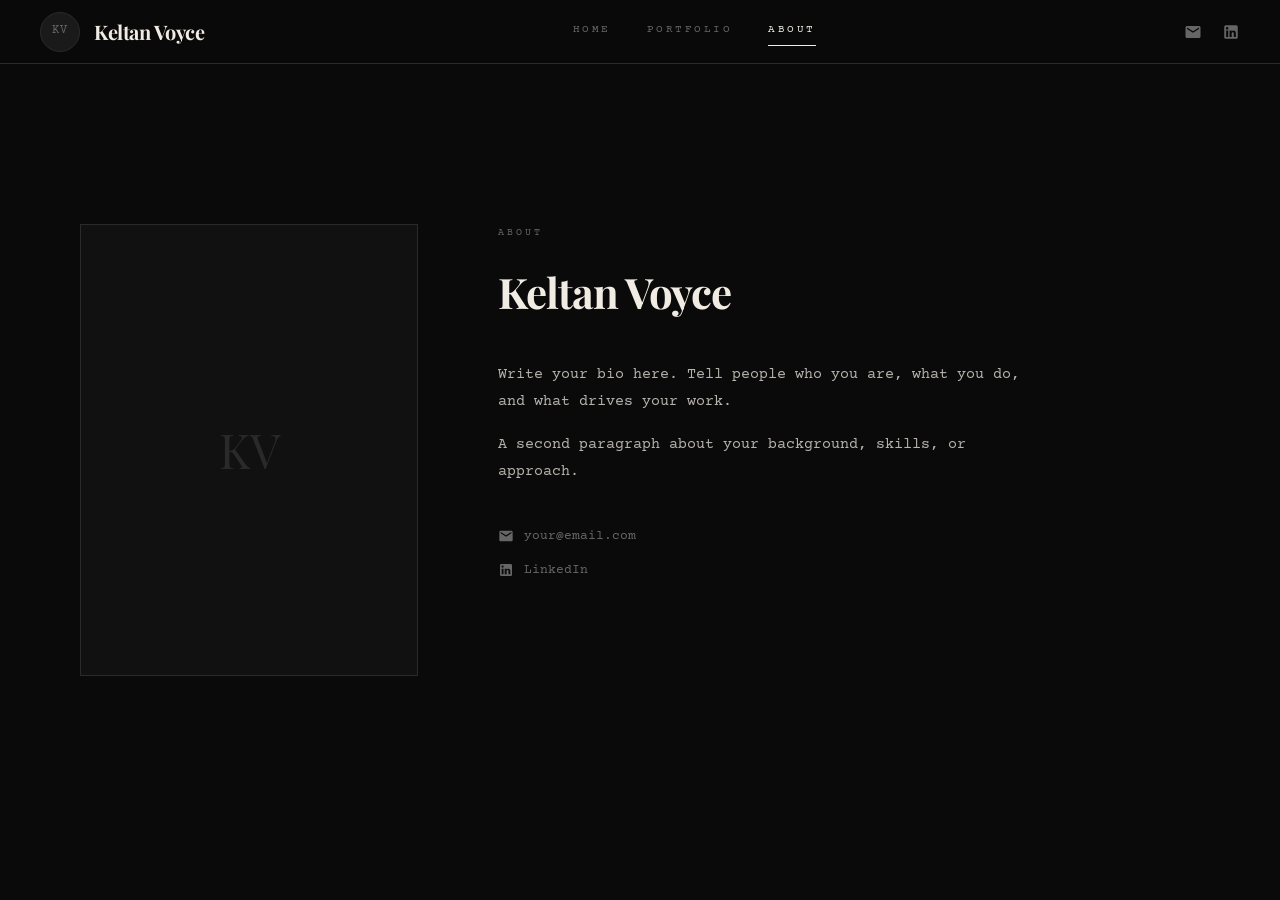
==== about.html @ 8bb9704a "Initial portfolio deployment" ====
<!DOCTYPE html>
<html lang="en">
<head>
  <meta charset="UTF-8">
  <meta name="viewport" content="width=device-width, initial-scale=1.0">
  <title>Keltan Voyce — About</title>
  <link rel="stylesheet" href="css/style.css">
</head>
<body>

  <nav>
    <a class="nav-left" href="index.html">
      <div class="nav-avatar">
        <!-- <img src="images/profile.jpg" alt="Keltan Voyce"> -->
        <span class="initials">KV</span>
      </div>
      <span class="nav-name">Keltan Voyce</span>
    </a>

    <div class="nav-links">
      <a href="index.html">Home</a>
      <a href="portfolio.html">Portfolio</a>
      <a href="about.html" class="active">About</a>
    </div>

    <div class="nav-icons">
      <a href="mailto:your@email.com" title="Email" aria-label="Send email">
        <svg viewBox="0 0 24 24"><path d="M20 4H4C2.9 4 2 4.9 2 6v12c0 1.1.9 2 2 2h16c1.1 0 2-.9 2-2V6c0-1.1-.9-2-2-2zm0 4l-8 5-8-5V6l8 5 8-5v2z"/></svg>
      </a>
      <a href="https://linkedin.com/in/yourprofile" title="LinkedIn" aria-label="LinkedIn" target="_blank" rel="noopener">
        <svg viewBox="0 0 24 24"><path d="M19 3A2 2 0 0 1 21 5V19A2 2 0 0 1 19 21H5A2 2 0 0 1 3 19V5A2 2 0 0 1 5 3H19M18.5 18.5V13.2A3.26 3.26 0 0 0 15.24 9.94C14.39 9.94 13.4 10.46 12.92 11.24V10.13H10.13V18.5H12.92V13.57C12.92 12.8 13.54 12.17 14.31 12.17A1.4 1.4 0 0 1 15.71 13.57V18.5H18.5M6.88 8.56A1.68 1.68 0 0 0 8.56 6.88C8.56 5.95 7.81 5.19 6.88 5.19A1.69 1.69 0 0 0 5.19 6.88C5.19 7.81 5.95 8.56 6.88 8.56M8.27 18.5V10.13H5.5V18.5H8.27Z"/></svg>
      </a>
    </div>
  </nav>

  <main class="about-main">
    <div class="about-grid">

      <div class="about-photo-col">
        <!-- Replace with your photo -->
        <div class="about-photo-placeholder">
          <!-- <img src="images/profile-large.jpg" alt="Keltan Voyce"> -->
          <span>KV</span>
        </div>
      </div>

      <div class="about-text-col">
        <p class="about-eyebrow">About</p>
        <h2 class="about-heading">Keltan Voyce</h2>

        <div class="about-body">
          <!--  Replace this with your bio  -->
          <p>Write your bio here. Tell people who you are, what you do, and what drives your work.</p>
          <p>A second paragraph about your background, skills, or approach.</p>
        </div>

        <div class="about-contact">
          <a href="mailto:your@email.com" class="contact-link">
            <svg viewBox="0 0 24 24"><path d="M20 4H4C2.9 4 2 4.9 2 6v12c0 1.1.9 2 2 2h16c1.1 0 2-.9 2-2V6c0-1.1-.9-2-2-2zm0 4l-8 5-8-5V6l8 5 8-5v2z"/></svg>
            your@email.com
          </a>
          <a href="https://linkedin.com/in/yourprofile" class="contact-link" target="_blank" rel="noopener">
            <svg viewBox="0 0 24 24"><path d="M19 3A2 2 0 0 1 21 5V19A2 2 0 0 1 19 21H5A2 2 0 0 1 3 19V5A2 2 0 0 1 5 3H19M18.5 18.5V13.2A3.26 3.26 0 0 0 15.24 9.94C14.39 9.94 13.4 10.46 12.92 11.24V10.13H10.13V18.5H12.92V13.57C12.92 12.8 13.54 12.17 14.31 12.17A1.4 1.4 0 0 1 15.71 13.57V18.5H18.5M6.88 8.56A1.68 1.68 0 0 0 8.56 6.88C8.56 5.95 7.81 5.19 6.88 5.19A1.69 1.69 0 0 0 5.19 6.88C5.19 7.81 5.95 8.56 6.88 8.56M8.27 18.5V10.13H5.5V18.5H8.27Z"/></svg>
            LinkedIn
          </a>
        </div>
      </div>

    </div>
  </main>

  <script src="js/main.js"></script>
</body>
</html>
---- css/style.css ----
/* ─────────────────────────────────────────
   Keltan Voyce Portfolio — style.css
   ───────────────────────────────────────── */

@import url('https://fonts.googleapis.com/css2?family=Playfair+Display:wght@400;700&family=Courier+Prime:wght@400;700&display=swap');

/* ── RESET ── */
*, *::before, *::after {
  box-sizing: border-box;
  margin: 0;
  padding: 0;
}

/* ── TOKENS ── */
:root {
  --bg:          #0a0a0a;
  --fg:          #f0ece3;
  --muted:       #666;
  --border:      #2a2a2a;
  --border-hover:#444;
  --nav-h:       64px;
  --margin-w:    120px;
  --font-serif:  'Playfair Display', Georgia, serif;
  --font-mono:   'Courier Prime', 'Courier New', monospace;
}

/* ── BASE ── */
html { scroll-behavior: smooth; }

body {
  background: var(--bg);
  color: var(--fg);
  font-family: var(--font-mono);
  font-size: 15px;
  line-height: 1.7;
  min-height: 100vh;
}

a { color: inherit; }
img { display: block; width: 100%; height: 100%; object-fit: cover; }

/* ─────────────────────────────────────────
   NAVIGATION
   ───────────────────────────────────────── */
nav {
  position: fixed;
  top: 0; left: 0; right: 0;
  height: var(--nav-h);
  background: rgba(10, 10, 10, 0.96);
  border-bottom: 1px solid var(--border);
  display: flex;
  align-items: center;
  justify-content: space-between;
  padding: 0 40px;
  z-index: 100;
  backdrop-filter: blur(10px);
  -webkit-backdrop-filter: blur(10px);
}

/* Left: avatar + name */
.nav-left {
  display: flex;
  align-items: center;
  gap: 14px;
  text-decoration: none;
  color: var(--fg);
}

.nav-avatar {
  width: 40px;
  height: 40px;
  border-radius: 50%;
  border: 1px solid var(--border);
  background: #1a1a1a;
  display: flex;
  align-items: center;
  justify-content: center;
  overflow: hidden;
  flex-shrink: 0;
}

.nav-avatar img {
  /* shown when src is set */
}

.nav-avatar .initials {
  font-size: 12px;
  letter-spacing: 1px;
  color: var(--muted);
}

.nav-name {
  font-family: var(--font-serif);
  font-size: 20px;
  font-weight: 700;
  letter-spacing: -0.5px;
}

/* Centre: page links */
.nav-links {
  display: flex;
  align-items: center;
  gap: 36px;
}

.nav-links a {
  font-size: 11px;
  text-transform: uppercase;
  letter-spacing: 2.5px;
  color: var(--muted);
  text-decoration: none;
  transition: color 0.2s;
  position: relative;
  padding-bottom: 2px;
}

.nav-links a:hover { color: var(--fg); }

.nav-links a.active {
  color: var(--fg);
}

/* Underline for active link */
.nav-links a.active::after {
  content: '';
  position: absolute;
  bottom: -4px;
  left: 0; right: 0;
  height: 1px;
  background: var(--fg);
}

/* Right: icon links */
.nav-icons {
  display: flex;
  align-items: center;
  gap: 20px;
}

.nav-icons a {
  color: var(--muted);
  text-decoration: none;
  display: flex;
  align-items: center;
  transition: color 0.2s;
}

.nav-icons a:hover { color: var(--fg); }
.nav-icons svg { width: 18px; height: 18px; fill: currentColor; }

/* ─────────────────────────────────────────
   SHARED
   ───────────────────────────────────────── */
main {
  padding-top: var(--nav-h);
}

/* ─────────────────────────────────────────
   HOME PAGE
   ───────────────────────────────────────── */
.home-main {
  min-height: 100vh;
  display: flex;
  align-items: center;
  padding: 0 80px;
}

.home-hero {
  max-width: 700px;
}

.home-eyebrow {
  font-size: 11px;
  text-transform: uppercase;
  letter-spacing: 3px;
  color: var(--muted);
  margin-bottom: 24px;
}

.home-title {
  font-family: var(--font-serif);
  font-size: clamp(64px, 10vw, 120px);
  font-weight: 700;
  line-height: 0.95;
  letter-spacing: -3px;
  margin-bottom: 32px;
}

.home-sub {
  font-size: 16px;
  color: var(--muted);
  max-width: 420px;
  margin-bottom: 40px;
  line-height: 1.6;
}

.home-cta {
  display: inline-block;
  font-size: 12px;
  letter-spacing: 2px;
  text-transform: uppercase;
  text-decoration: none;
  color: var(--fg);
  border: 1px solid var(--border);
  padding: 14px 28px;
  transition: border-color 0.2s, background 0.2s;
}

.home-cta:hover {
  border-color: var(--fg);
  background: rgba(240, 236, 227, 0.05);
}

/* ─────────────────────────────────────────
   PORTFOLIO PAGE
   ───────────────────────────────────────── */

/* Spinning "My Work" title */
.title-section {
  display: flex;
  align-items: center;
  justify-content: center;
  padding: 80px 40px 64px;
}

.spin-title {
  font-family: var(--font-serif);
  font-size: clamp(52px, 9vw, 96px);
  font-weight: 700;
  letter-spacing: -2px;
  display: inline-block;
  animation: spin3d 7s ease-in-out infinite;
  transform-origin: center center;
}

@keyframes spin3d {
  0%   { transform: perspective(700px) rotateY(0deg);   opacity: 1;   }
  22%  { transform: perspective(700px) rotateY(90deg);  opacity: 0.2; }
  50%  { transform: perspective(700px) rotateY(180deg); opacity: 1;   }
  72%  { transform: perspective(700px) rotateY(270deg); opacity: 0.2; }
  100% { transform: perspective(700px) rotateY(360deg); opacity: 1;   }
}

/* Gallery layout with side margins */
.gallery-wrapper {
  display: flex;
  min-height: 70vh;
}

/* Side art margins */
.side-margin {
  width: var(--margin-w);
  flex-shrink: 0;
  display: flex;
  flex-direction: column;
  align-items: center;
  justify-content: center;
  padding: 40px 12px;
  gap: 0;
}

.side-margin.left  { border-right: 1px solid var(--border); }
.side-margin.right { border-left:  1px solid var(--border); }

.side-art-deco {
  width: 1px;
  flex: 1;
  max-height: 160px;
  background: linear-gradient(to bottom, transparent, var(--border), transparent);
}

.side-art-placeholder {
  writing-mode: vertical-rl;
  font-size: 9px;
  letter-spacing: 4px;
  text-transform: uppercase;
  color: var(--border);
  padding: 16px 0;
}

/* Drop your art image in the margin: */
.side-art-img {
  width: 90px;
  height: auto;
  object-fit: contain;
}

/* 2-column gallery grid */
.gallery-grid {
  flex: 1;
  display: grid;
  grid-template-columns: 1fr 1fr;
  gap: 2px;
  padding: 2px;
  align-content: start;
}

/* Each project card */
.gallery-item {
  position: relative;
  aspect-ratio: 4 / 3;
  display: block;
  text-decoration: none;
  overflow: hidden;
  border: 1px solid var(--border);
  background: #0f0f0f;
  transition: border-color 0.3s;
}

.gallery-item:hover {
  border-color: var(--border-hover);
}

.gallery-item-inner {
  width: 100%;
  height: 100%;
  transition: transform 0.5s cubic-bezier(0.25, 0.46, 0.45, 0.94);
}

.gallery-item:hover .gallery-item-inner {
  transform: scale(1.04);
}

/* Hover overlay */
.gallery-overlay {
  position: absolute;
  inset: 0;
  background: rgba(10, 10, 10, 0.75);
  display: flex;
  flex-direction: column;
  align-items: center;
  justify-content: center;
  gap: 6px;
  opacity: 0;
  transition: opacity 0.3s ease;
  border: 2px solid rgba(240, 236, 227, 0.3);
}

.gallery-item:hover .gallery-overlay {
  opacity: 1;
}

.overlay-title {
  font-family: var(--font-serif);
  font-size: 22px;
  font-weight: 700;
  color: var(--fg);
}

.overlay-sub {
  font-size: 10px;
  letter-spacing: 3px;
  text-transform: uppercase;
  color: rgba(240, 236, 227, 0.55);
}

.overlay-arrow {
  position: absolute;
  bottom: 18px;
  right: 20px;
  font-size: 18px;
  color: var(--fg);
}

/* Image placeholders (swap for real <img> tags) */
.img-placeholder {
  width: 100%; height: 100%;
}

.img-1 { background: repeating-linear-gradient(45deg,  #161616, #161616 2px, #1c1c1c 2px, #1c1c1c 10px); }
.img-2 { background: radial-gradient(ellipse at 30% 40%, #1e1e1e 0%, #0d0d0d 70%); }
.img-3 { background: repeating-linear-gradient(0deg,   #161616, #161616 3px, #111 3px, #111 12px); }
.img-4 { background: radial-gradient(circle at 70% 60%, #1a1a1a 0%, #0c0c0c 60%); }
.img-5 { background: repeating-linear-gradient(-45deg, #181818, #181818 2px, #0f0f0f 2px, #0f0f0f 8px); }
.img-6 { background: radial-gradient(ellipse at 50% 20%, #1b1b1b 0%, #090909 80%); }

/* ─────────────────────────────────────────
   ABOUT PAGE
   ───────────────────────────────────────── */
.about-main {
  min-height: 100vh;
  display: flex;
  align-items: center;
  padding: 80px 80px;
}

.about-grid {
  display: grid;
  grid-template-columns: 1fr 1.6fr;
  gap: 80px;
  max-width: 960px;
  width: 100%;
}

.about-photo-placeholder {
  aspect-ratio: 3 / 4;
  background: #111;
  border: 1px solid var(--border);
  display: flex;
  align-items: center;
  justify-content: center;
  font-family: var(--font-serif);
  font-size: 48px;
  color: var(--border);
}

.about-eyebrow {
  font-size: 10px;
  text-transform: uppercase;
  letter-spacing: 3px;
  color: var(--muted);
  margin-bottom: 16px;
}

.about-heading {
  font-family: var(--font-serif);
  font-size: 42px;
  font-weight: 700;
  letter-spacing: -1px;
  margin-bottom: 32px;
}

.about-body p {
  color: rgba(240, 236, 227, 0.75);
  margin-bottom: 16px;
  line-height: 1.8;
}

.about-contact {
  margin-top: 40px;
  display: flex;
  flex-direction: column;
  gap: 12px;
}

.contact-link {
  display: inline-flex;
  align-items: center;
  gap: 10px;
  text-decoration: none;
  color: var(--muted);
  font-size: 13px;
  transition: color 0.2s;
}

.contact-link:hover { color: var(--fg); }
.contact-link svg { width: 16px; height: 16px; fill: currentColor; flex-shrink: 0; }

/* ─────────────────────────────────────────
   PROJECT PAGE
   ───────────────────────────────────────── */
.project-main {
  max-width: 860px;
  margin: 0 auto;
  padding: 60px 40px 120px;
}

.project-back {
  margin-bottom: 48px;
}

.project-back a {
  font-size: 11px;
  text-transform: uppercase;
  letter-spacing: 2px;
  color: var(--muted);
  text-decoration: none;
  transition: color 0.2s;
}

.project-back a:hover { color: var(--fg); }

.project-header {
  margin-bottom: 48px;
}

.project-category {
  font-size: 10px;
  text-transform: uppercase;
  letter-spacing: 3px;
  color: var(--muted);
  margin-bottom: 12px;
}

.project-title {
  font-family: var(--font-serif);
  font-size: clamp(36px, 6vw, 64px);
  font-weight: 700;
  letter-spacing: -2px;
  line-height: 1;
  margin-bottom: 20px;
}

.project-tagline {
  font-size: 16px;
  color: var(--muted);
  max-width: 500px;
  line-height: 1.6;
}

.project-hero {
  width: 100%;
  aspect-ratio: 16 / 9;
  overflow: hidden;
  margin-bottom: 64px;
  border: 1px solid var(--border);
}

.project-hero-placeholder {
  width: 100%;
  height: 100%;
  background: #111;
}

.project-body {
  display: grid;
  grid-template-columns: 180px 1fr;
  gap: 60px;
  margin-bottom: 80px;
}

.project-meta {
  display: flex;
  flex-direction: column;
  gap: 24px;
}

.meta-item {
  display: flex;
  flex-direction: column;
  gap: 4px;
}

.meta-label {
  font-size: 9px;
  text-transform: uppercase;
  letter-spacing: 2px;
  color: var(--muted);
}

.meta-value {
  font-size: 13px;
  color: var(--fg);
}

.project-text h2 {
  font-family: var(--font-serif);
  font-size: 24px;
  font-weight: 700;
  margin: 0 0 16px;
  padding-top: 40px;
}

.project-text h2:first-child { padding-top: 0; }

.project-text p {
  color: rgba(240, 236, 227, 0.75);
  line-height: 1.8;
  margin-bottom: 20px;
}

.project-text img {
  width: 100%;
  margin: 32px 0;
  border: 1px solid var(--border);
}

.project-nav {
  border-top: 1px solid var(--border);
  padding-top: 40px;
  text-align: right;
}

.project-next {
  font-size: 11px;
  text-transform: uppercase;
  letter-spacing: 2px;
  color: var(--muted);
  text-decoration: none;
  transition: color 0.2s;
}

.project-next:hover { color: var(--fg); }

/* ─────────────────────────────────────────
   RESPONSIVE
   ───────────────────────────────────────── */
@media (max-width: 900px) {
  :root { --margin-w: 0px; }

  nav { padding: 0 20px; }

  .nav-name { font-size: 17px; }
  .nav-links { gap: 20px; }

  .side-margin { display: none; }

  .home-main  { padding: 60px 24px; }
  .about-main { padding: 60px 24px; }

  .about-grid {
    grid-template-columns: 1fr;
    gap: 40px;
  }

  .project-main { padding: 48px 24px 80px; }

  .project-body {
    grid-template-columns: 1fr;
    gap: 40px;
  }

  .project-meta { flex-direction: row; flex-wrap: wrap; gap: 20px; }
}

@media (max-width: 600px) {
  .nav-links a:not(.active) { display: none; }

  .gallery-grid {
    grid-template-columns: 1fr;
  }

  .home-title { letter-spacing: -2px; }
}
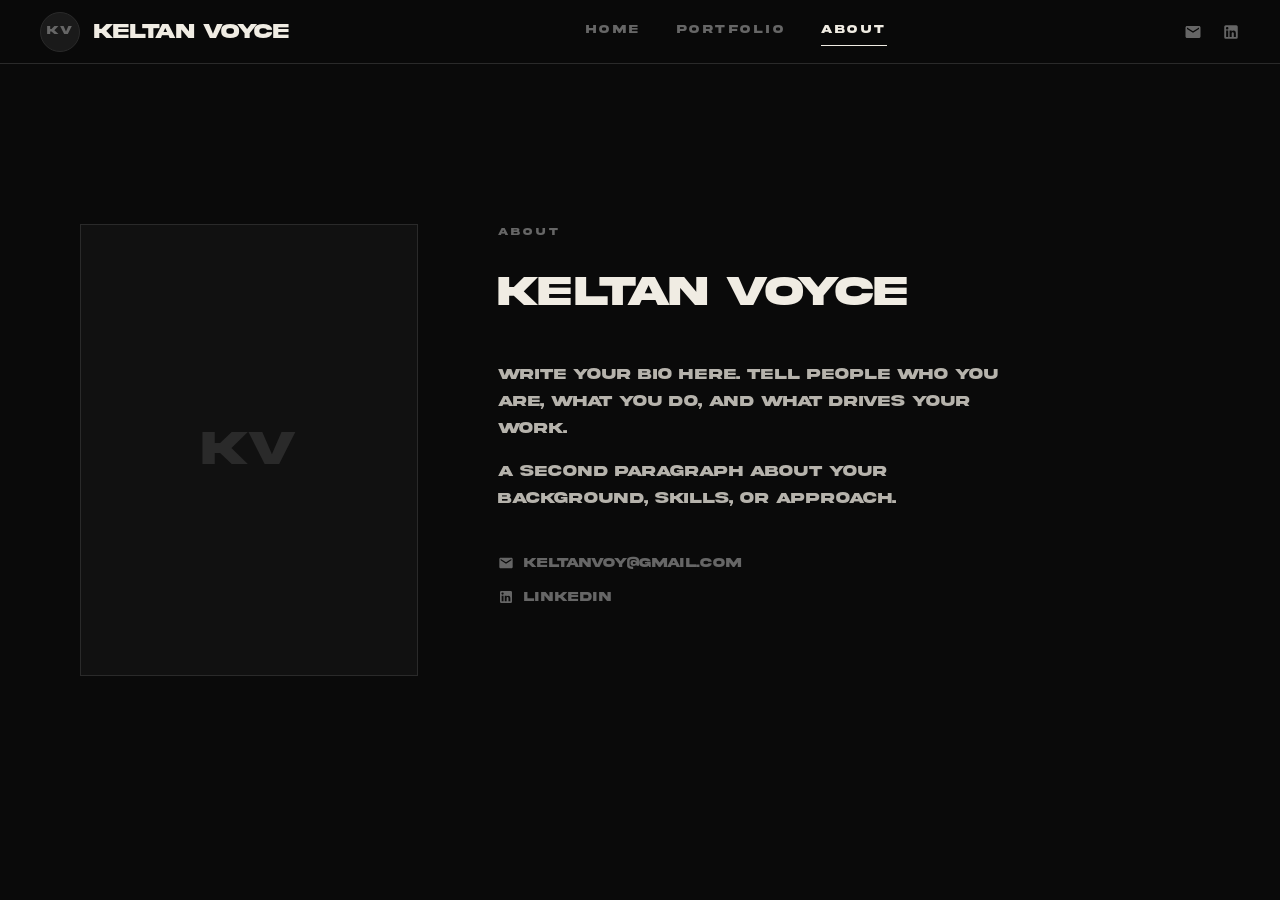
==== commit d95a11e6: "Add real email and LinkedIn links" ====
--- a/about.html
+++ b/about.html
@@ -24,10 +24,10 @@
     </div>
 
     <div class="nav-icons">
-      <a href="mailto:your@email.com" title="Email" aria-label="Send email">
+      <a href="mailto:keltanvoy@gmail.com" title="Email" aria-label="Send email">
         <svg viewBox="0 0 24 24"><path d="M20 4H4C2.9 4 2 4.9 2 6v12c0 1.1.9 2 2 2h16c1.1 0 2-.9 2-2V6c0-1.1-.9-2-2-2zm0 4l-8 5-8-5V6l8 5 8-5v2z"/></svg>
       </a>
-      <a href="https://linkedin.com/in/yourprofile" title="LinkedIn" aria-label="LinkedIn" target="_blank" rel="noopener">
+      <a href="https://www.linkedin.com/in/keltan-voyce-00b144232/" title="LinkedIn" aria-label="LinkedIn" target="_blank" rel="noopener">
         <svg viewBox="0 0 24 24"><path d="M19 3A2 2 0 0 1 21 5V19A2 2 0 0 1 19 21H5A2 2 0 0 1 3 19V5A2 2 0 0 1 5 3H19M18.5 18.5V13.2A3.26 3.26 0 0 0 15.24 9.94C14.39 9.94 13.4 10.46 12.92 11.24V10.13H10.13V18.5H12.92V13.57C12.92 12.8 13.54 12.17 14.31 12.17A1.4 1.4 0 0 1 15.71 13.57V18.5H18.5M6.88 8.56A1.68 1.68 0 0 0 8.56 6.88C8.56 5.95 7.81 5.19 6.88 5.19A1.69 1.69 0 0 0 5.19 6.88C5.19 7.81 5.95 8.56 6.88 8.56M8.27 18.5V10.13H5.5V18.5H8.27Z"/></svg>
       </a>
     </div>
@@ -55,11 +55,11 @@
         </div>
 
         <div class="about-contact">
-          <a href="mailto:your@email.com" class="contact-link">
+          <a href="mailto:keltanvoy@gmail.com" class="contact-link">
             <svg viewBox="0 0 24 24"><path d="M20 4H4C2.9 4 2 4.9 2 6v12c0 1.1.9 2 2 2h16c1.1 0 2-.9 2-2V6c0-1.1-.9-2-2-2zm0 4l-8 5-8-5V6l8 5 8-5v2z"/></svg>
-            your@email.com
+            keltanvoy@gmail.com
           </a>
-          <a href="https://linkedin.com/in/yourprofile" class="contact-link" target="_blank" rel="noopener">
+          <a href="https://www.linkedin.com/in/keltan-voyce-00b144232/" class="contact-link" target="_blank" rel="noopener">
             <svg viewBox="0 0 24 24"><path d="M19 3A2 2 0 0 1 21 5V19A2 2 0 0 1 19 21H5A2 2 0 0 1 3 19V5A2 2 0 0 1 5 3H19M18.5 18.5V13.2A3.26 3.26 0 0 0 15.24 9.94C14.39 9.94 13.4 10.46 12.92 11.24V10.13H10.13V18.5H12.92V13.57C12.92 12.8 13.54 12.17 14.31 12.17A1.4 1.4 0 0 1 15.71 13.57V18.5H18.5M6.88 8.56A1.68 1.68 0 0 0 8.56 6.88C8.56 5.95 7.81 5.19 6.88 5.19A1.69 1.69 0 0 0 5.19 6.88C5.19 7.81 5.95 8.56 6.88 8.56M8.27 18.5V10.13H5.5V18.5H8.27Z"/></svg>
             LinkedIn
           </a>
--- a/css/style.css
+++ b/css/style.css
@@ -2,7 +2,12 @@
    Keltan Voyce Portfolio — style.css
    ───────────────────────────────────────── */
 
-@import url('https://fonts.googleapis.com/css2?family=Playfair+Display:wght@400;700&family=Courier+Prime:wght@400;700&display=swap');
+@font-face {
+  font-family: 'Akira Expanded';
+  src: url('../fonts/AkiraExpandedDemo.otf') format('opentype');
+  font-weight: normal;
+  font-style: normal;
+}
 
 /* ── RESET ── */
 *, *::before, *::after {
@@ -20,8 +25,8 @@
   --border-hover:#444;
   --nav-h:       64px;
   --margin-w:    120px;
-  --font-serif:  'Playfair Display', Georgia, serif;
-  --font-mono:   'Courier Prime', 'Courier New', monospace;
+  --font-serif:  'Akira Expanded', Georgia, serif;
+  --font-mono:   'Akira Expanded', 'Courier New', monospace;
 }
 
 /* ── BASE ── */
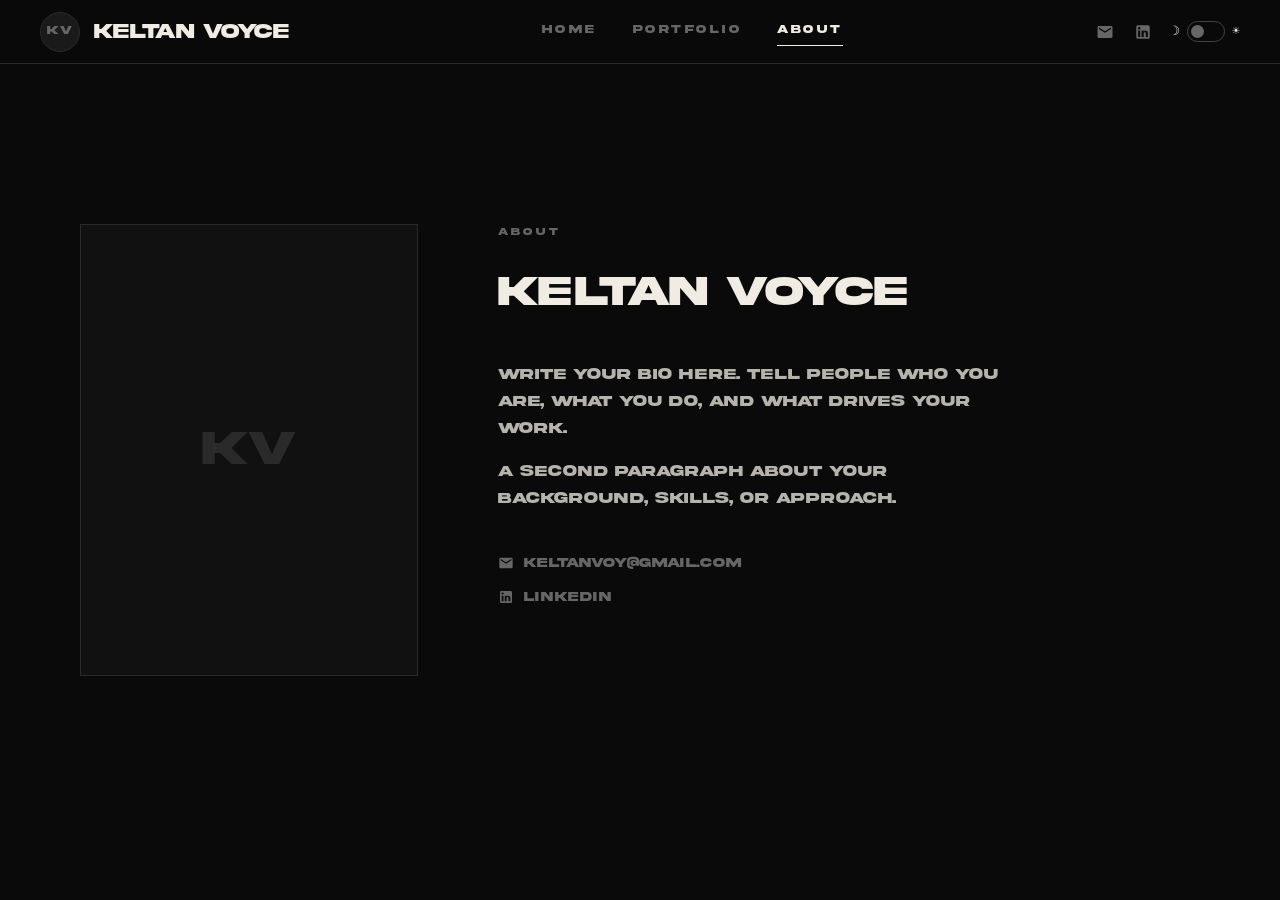
==== commit 5bb11463: "Add day/night theme toggle and blue My Work text" ====
--- a/about.html
+++ b/about.html
@@ -30,6 +30,12 @@
       <a href="https://www.linkedin.com/in/keltan-voyce-00b144232/" title="LinkedIn" aria-label="LinkedIn" target="_blank" rel="noopener">
         <svg viewBox="0 0 24 24"><path d="M19 3A2 2 0 0 1 21 5V19A2 2 0 0 1 19 21H5A2 2 0 0 1 3 19V5A2 2 0 0 1 5 3H19M18.5 18.5V13.2A3.26 3.26 0 0 0 15.24 9.94C14.39 9.94 13.4 10.46 12.92 11.24V10.13H10.13V18.5H12.92V13.57C12.92 12.8 13.54 12.17 14.31 12.17A1.4 1.4 0 0 1 15.71 13.57V18.5H18.5M6.88 8.56A1.68 1.68 0 0 0 8.56 6.88C8.56 5.95 7.81 5.19 6.88 5.19A1.69 1.69 0 0 0 5.19 6.88C5.19 7.81 5.95 8.56 6.88 8.56M8.27 18.5V10.13H5.5V18.5H8.27Z"/></svg>
       </a>
+      <label class="theme-toggle" title="Toggle day/night">
+        <span class="toggle-icon">☽</span>
+        <input type="checkbox" id="theme-switch">
+        <span class="toggle-track"><span class="toggle-thumb"></span></span>
+        <span class="toggle-icon">☀</span>
+      </label>
     </div>
   </nav>
 
--- a/css/style.css
+++ b/css/style.css
@@ -23,10 +23,25 @@
   --muted:       #666;
   --border:      #2a2a2a;
   --border-hover:#444;
+  --nav-bg:      rgba(10, 10, 10, 0.96);
+  --overlay-bg:  rgba(10, 10, 10, 0.75);
+  --fg-muted:    rgba(240, 236, 227, 0.75);
   --nav-h:       64px;
-  --margin-w:    120px;
+  --margin-w:    220px;
   --font-serif:  'Akira Expanded', Georgia, serif;
   --font-mono:   'Akira Expanded', 'Courier New', monospace;
+}
+
+/* ── LIGHT THEME ── */
+body.light {
+  --bg:          #f0ece3;
+  --fg:          #0a0a0a;
+  --muted:       #888;
+  --border:      #d0cdc7;
+  --border-hover:#aaa;
+  --nav-bg:      rgba(240, 236, 227, 0.96);
+  --overlay-bg:  rgba(240, 236, 227, 0.85);
+  --fg-muted:    rgba(10, 10, 10, 0.7);
 }
 
 /* ── BASE ── */
@@ -51,7 +66,7 @@
   position: fixed;
   top: 0; left: 0; right: 0;
   height: var(--nav-h);
-  background: rgba(10, 10, 10, 0.96);
+  background: var(--nav-bg);
   border-bottom: 1px solid var(--border);
   display: flex;
   align-items: center;
@@ -153,6 +168,44 @@
 .nav-icons a:hover { color: var(--fg); }
 .nav-icons svg { width: 18px; height: 18px; fill: currentColor; }
 
+/* ── THEME TOGGLE ── */
+.theme-toggle {
+  display: flex;
+  align-items: center;
+  gap: 7px;
+  cursor: pointer;
+  user-select: none;
+}
+.theme-toggle input { display: none; }
+.toggle-track {
+  width: 38px;
+  height: 21px;
+  border: 1px solid var(--border-hover);
+  border-radius: 12px;
+  position: relative;
+  transition: border-color 0.3s, background 0.3s;
+  background: transparent;
+  flex-shrink: 0;
+}
+.toggle-thumb {
+  position: absolute;
+  top: 3px;
+  left: 3px;
+  width: 13px;
+  height: 13px;
+  border-radius: 50%;
+  background: var(--muted);
+  transition: transform 0.3s, background 0.3s;
+}
+body.light .toggle-thumb {
+  transform: translateX(17px);
+  background: var(--fg);
+}
+.toggle-icon {
+  font-size: 13px;
+  line-height: 1;
+}
+
 /* ─────────────────────────────────────────
    SHARED
    ───────────────────────────────────────── */
@@ -229,6 +282,7 @@
 }
 
 .spin-title {
+  position: relative;
   font-family: var(--font-serif);
   font-size: clamp(52px, 9vw, 96px);
   font-weight: 700;
@@ -236,6 +290,27 @@
   display: inline-block;
   animation: spin3d 7s ease-in-out infinite;
   transform-origin: center center;
+}
+
+/* Base solid layer */
+.spin-title .layer {
+  position: absolute;
+  top: 0;
+  left: 0;
+  white-space: nowrap;
+  color: transparent;
+  -webkit-text-stroke: 1.5px rgba(0, 0, 255, 0.55);
+}
+.spin-title .layer-1 { transform: translate(-6px,  -6px); -webkit-text-stroke-color: rgba(0,0,255,0.45); }
+.spin-title .layer-2 { transform: translate(-12px, -12px); -webkit-text-stroke-color: rgba(0,0,255,0.35); }
+.spin-title .layer-3 { transform: translate(-18px, -18px); -webkit-text-stroke-color: rgba(0,0,255,0.22); }
+.spin-title .layer-4 { transform: translate(-24px, -24px); -webkit-text-stroke-color: rgba(0,0,255,0.10); }
+
+/* Solid base text on top */
+.spin-title .layer-base {
+  position: relative;
+  color: #0000ff;
+  -webkit-text-stroke: 0;
 }
 
 @keyframes spin3d {
@@ -330,7 +405,7 @@
 .gallery-overlay {
   position: absolute;
   inset: 0;
-  background: rgba(10, 10, 10, 0.75);
+  background: var(--overlay-bg);
   display: flex;
   flex-direction: column;
   align-items: center;
@@ -426,7 +501,7 @@
 }
 
 .about-body p {
-  color: rgba(240, 236, 227, 0.75);
+  color: var(--fg-muted);
   margin-bottom: 16px;
   line-height: 1.8;
 }
@@ -559,7 +634,7 @@
 .project-text h2:first-child { padding-top: 0; }
 
 .project-text p {
-  color: rgba(240, 236, 227, 0.75);
+  color: var(--fg-muted);
   line-height: 1.8;
   margin-bottom: 20px;
 }
